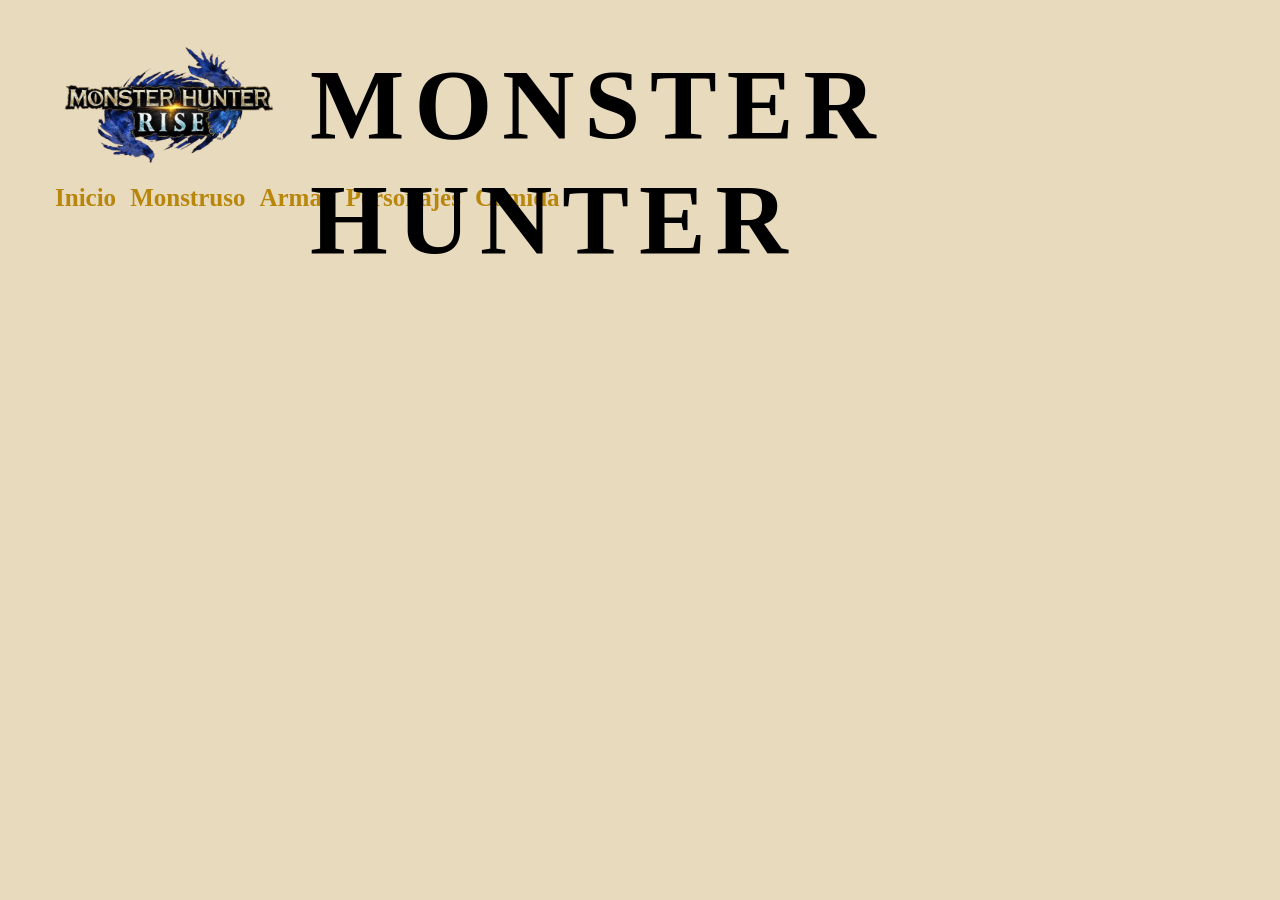
==== armas.html @ 10ea1708 "2 commit" ====
<!DOCTYPE html>
<html lang="en">

<head>
    <meta charset="UTF-8">
    <meta name="viewport" content="width=device-width, initial-scale=1.0">
    
    <link rel="stylesheet" href="general.css">

    <title>Armas</title>
</head>

<body>
    <hader>
        <img id="logoInicio" src="./img/Logo.png" alt="Logo de Mosntre Hunter (Rise)">
        <h1 id="h">MONSTER HUNTER</h1>
        <!-- <p id="sub">Hecho pro Adrián Núñez Cal</p> -->
        <div id="menu">
            <li><a href="index.html">Inicio</a></li>
            <li><a href="monster.html">Monstruso</a></li>
            <li><a href="armas.html">Armas</a></li>
            <li><a href="pj.html">Personajes</a></li>
            <li><a href="gastronomia.html">Comida</a></li>
        </div>
    </hader>
</body>

</html>
---- general.css ----
body{
    margin-top: 30px;
    margin-left: 50px;
    margin-right: 50px;
    background-color: rgb(232, 218, 189);
}

#h {
    font-size: 100px;

    position: absolute;
    top: -20px;
    left: 310px;
    font-family: fantasy;
    word-spacing: 50px;
    letter-spacing: 10px;

}

#logoInicio {
    height: 150px;
}

h2 {
    color: goldenrod;
    font-size: 35px;
    font-family: fantasy;
    word-spacing: 10px;
    letter-spacing: 5px;
}

#menu {
    li {
        a {
            font-weight: bold;
            color: darkgoldenrod;
            text-decoration: none;
            font-size: 25px;
        }

        padding: 5px;
        display: inline;

    }
}
.gal{
    height: 275px;
    padding-right: 15px;
    padding-bottom: 15px;
}
section{
    background-color: rgb(173, 141, 80);
    padding-left: 50px;
    padding-right: 50px;
    padding-bottom: 15px;
    padding-top: 2.5px;
}
#text{
    font-size: 21px;
}
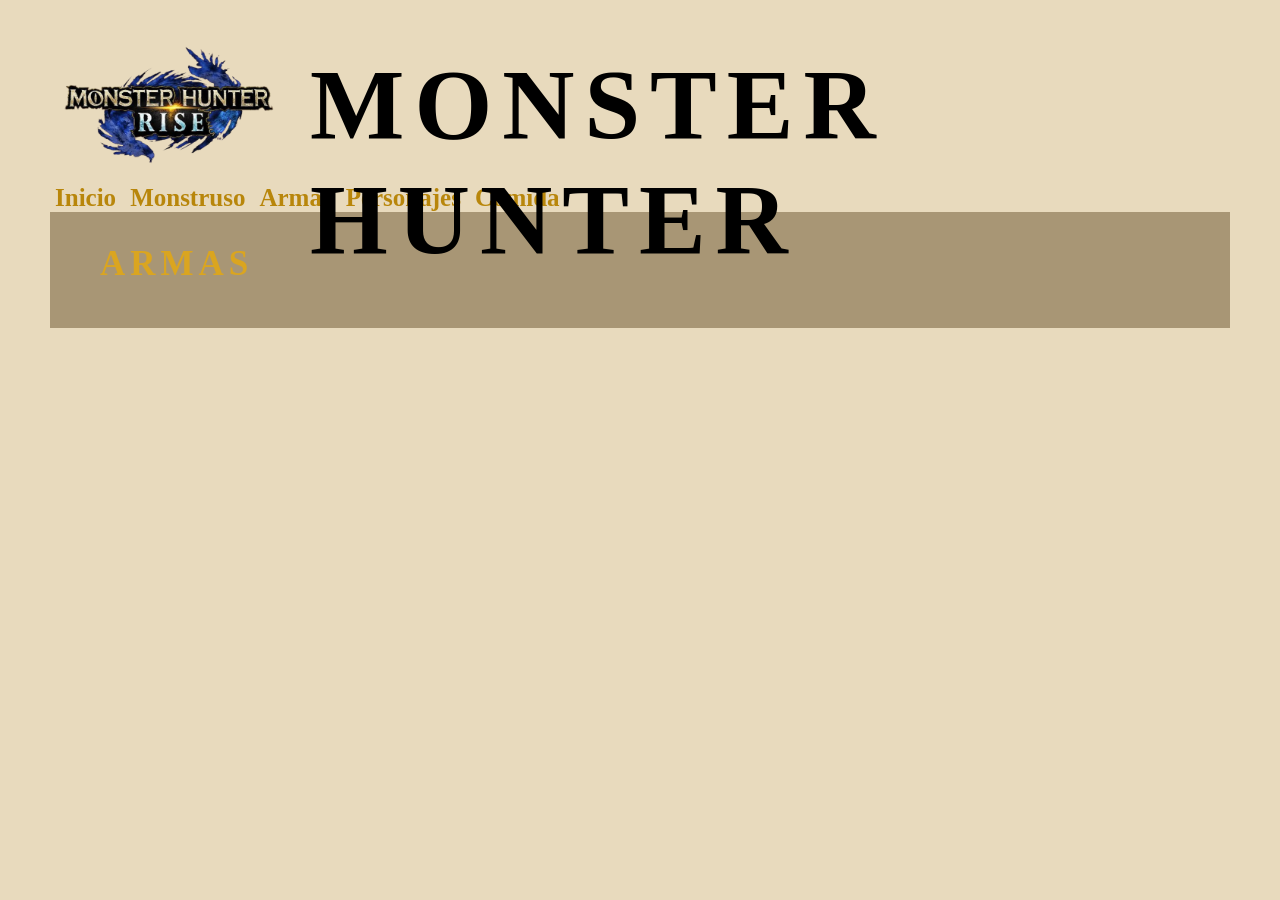
==== commit 20a6f700: "3 commit" ====
--- a/armas.html
+++ b/armas.html
@@ -23,6 +23,11 @@
             <li><a href="gastronomia.html">Comida</a></li>
         </div>
     </hader>
+    <main>
+        <section>
+            <h2>ARMAS</h2>
+        </section>
+    </main>
 </body>
 
 </html>
--- a/general.css
+++ b/general.css
@@ -1,4 +1,4 @@
-body{
+body {
     margin-top: 30px;
     margin-left: 50px;
     margin-right: 50px;
@@ -29,13 +29,23 @@
     letter-spacing: 5px;
 }
 
+h3 {
+    
+    font-family: fantasy;
+    word-spacing: 10px;
+    letter-spacing: 5px;
+    font-size: 25px;
+}
+
 #menu {
     li {
         a {
+
             font-weight: bold;
             color: darkgoldenrod;
             text-decoration: none;
             font-size: 25px;
+
         }
 
         padding: 5px;
@@ -43,18 +53,21 @@
 
     }
 }
-.gal{
+
+.gal {
     height: 275px;
     padding-right: 15px;
     padding-bottom: 15px;
 }
-section{
-    background-color: rgb(173, 141, 80);
+
+section {
+    background-color: rgb(168, 150, 117);
     padding-left: 50px;
     padding-right: 50px;
     padding-bottom: 15px;
     padding-top: 2.5px;
 }
-#text{
+
+.text {
     font-size: 21px;
 }
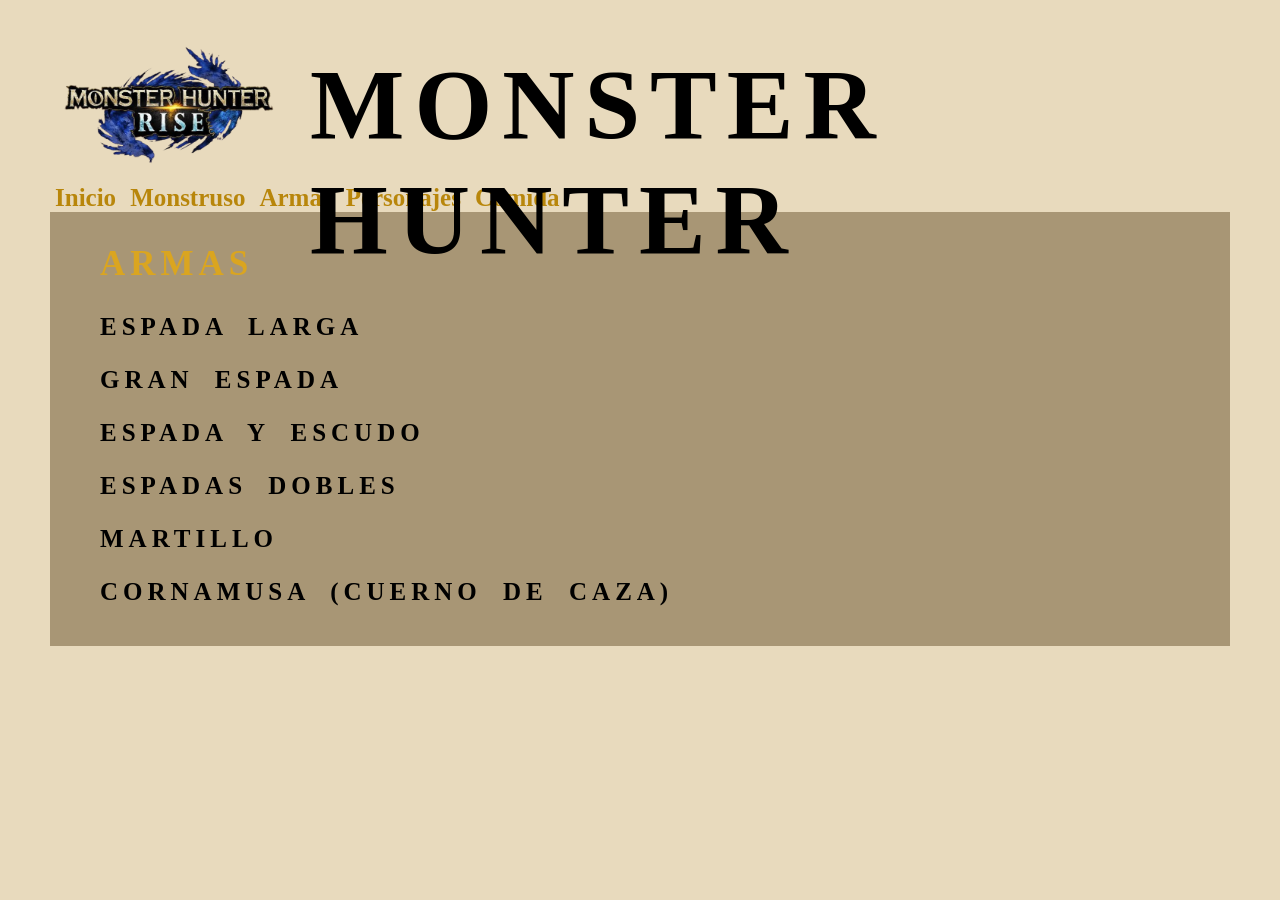
==== commit a35f7ee5: "4 commit" ====
--- a/armas.html
+++ b/armas.html
@@ -4,7 +4,7 @@
 <head>
     <meta charset="UTF-8">
     <meta name="viewport" content="width=device-width, initial-scale=1.0">
-    
+
     <link rel="stylesheet" href="general.css">
 
     <title>Armas</title>
@@ -26,6 +26,54 @@
     <main>
         <section>
             <h2>ARMAS</h2>
+            <article>
+                <h3>ESPADA LARGA</h3>
+            </article>
+            <article>
+                <h3>GRAN ESPADA</h3>
+            </article>
+            <article>
+                <h3>ESPADA Y ESCUDO</h3>
+            </article>
+            <article>
+                <h3>ESPADAS DOBLES</h3>
+            </article>
+            <article>
+                <h3>MARTILLO</h3>
+            </article>
+            <article>
+                <h3>CORNAMUSA (CUERNO DE CAZA)</h3>
+            </article>
+            <article>
+                <h3></h3>
+            </article>
+            <article>
+                <h3></h3>
+            </article>
+            <article>
+                <h3></h3>
+            </article>
+            <article>
+                <h3></h3>
+            </article>
+            <article>
+                <h3></h3>
+            </article>
+            <article>
+                <h3></h3>
+            </article>
+            <article>
+                <h3></h3>
+            </article>
+            <article>
+                <h3></h3>
+            </article>
+            <article>
+                <h3></h3>
+            </article>
+            <article>
+                <h3></h3>
+            </article>
         </section>
     </main>
 </body>
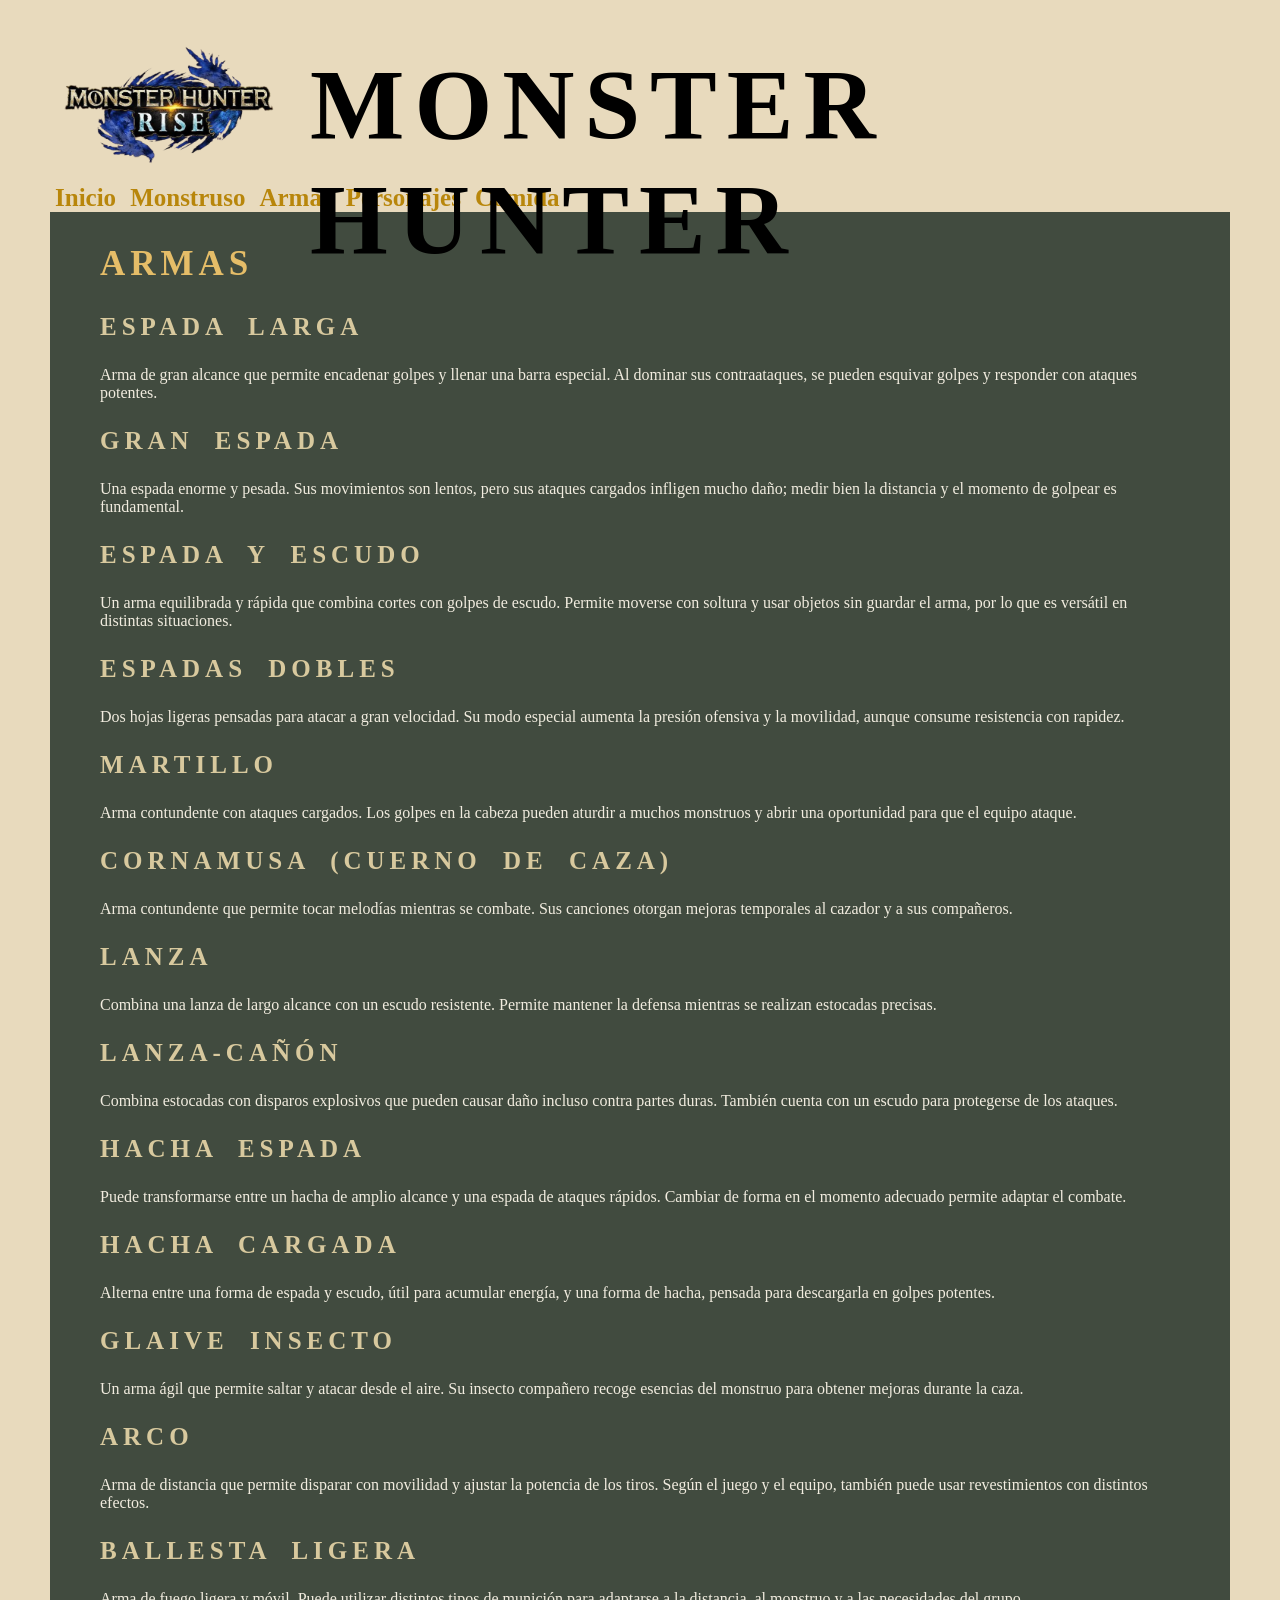
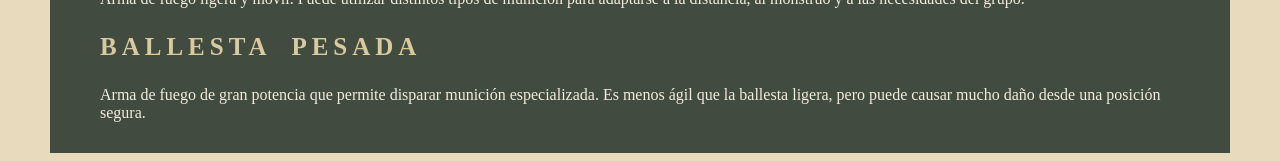
==== commit 0533c1a3: "casa" ====
--- a/armas.html
+++ b/armas.html
@@ -28,51 +28,73 @@
             <h2>ARMAS</h2>
             <article>
                 <h3>ESPADA LARGA</h3>
+                <p>Arma de gran alcance que permite encadenar golpes y llenar una barra especial. Al dominar sus
+                    contraataques, se pueden esquivar golpes y responder con ataques potentes.</p>
             </article>
             <article>
                 <h3>GRAN ESPADA</h3>
+                <p>Una espada enorme y pesada. Sus movimientos son lentos, pero sus ataques cargados infligen mucho
+                    daño; medir bien la distancia y el momento de golpear es fundamental.</p>
             </article>
             <article>
                 <h3>ESPADA Y ESCUDO</h3>
+                <p>Un arma equilibrada y rápida que combina cortes con golpes de escudo. Permite moverse con soltura
+                    y usar objetos sin guardar el arma, por lo que es versátil en distintas situaciones.</p>
             </article>
             <article>
                 <h3>ESPADAS DOBLES</h3>
+                <p>Dos hojas ligeras pensadas para atacar a gran velocidad. Su modo especial aumenta la presión
+                    ofensiva y la movilidad, aunque consume resistencia con rapidez.</p>
             </article>
             <article>
                 <h3>MARTILLO</h3>
+                <p>Arma contundente con ataques cargados. Los golpes en la cabeza pueden aturdir a muchos monstruos
+                    y abrir una oportunidad para que el equipo ataque.</p>
             </article>
             <article>
                 <h3>CORNAMUSA (CUERNO DE CAZA)</h3>
+                <p>Arma contundente que permite tocar melodías mientras se combate. Sus canciones otorgan mejoras
+                    temporales al cazador y a sus compañeros.</p>
             </article>
             <article>
-                <h3></h3>
+                <h3>LANZA</h3>
+                <p>Combina una lanza de largo alcance con un escudo resistente. Permite mantener la defensa mientras
+                    se realizan estocadas precisas.</p>
             </article>
             <article>
-                <h3></h3>
+                <h3>LANZA-CAÑÓN</h3>
+                <p>Combina estocadas con disparos explosivos que pueden causar daño incluso contra partes duras.
+                    También cuenta con un escudo para protegerse de los ataques.</p>
             </article>
             <article>
-                <h3></h3>
+                <h3>HACHA ESPADA</h3>
+                <p>Puede transformarse entre un hacha de amplio alcance y una espada de ataques rápidos. Cambiar de
+                    forma en el momento adecuado permite adaptar el combate.</p>
             </article>
             <article>
-                <h3></h3>
+                <h3>HACHA CARGADA</h3>
+                <p>Alterna entre una forma de espada y escudo, útil para acumular energía, y una forma de hacha,
+                    pensada para descargarla en golpes potentes.</p>
             </article>
             <article>
-                <h3></h3>
+                <h3>GLAIVE INSECTO</h3>
+                <p>Un arma ágil que permite saltar y atacar desde el aire. Su insecto compañero recoge esencias del
+                    monstruo para obtener mejoras durante la caza.</p>
             </article>
             <article>
-                <h3></h3>
+                <h3>ARCO</h3>
+                <p>Arma de distancia que permite disparar con movilidad y ajustar la potencia de los tiros. Según el
+                    juego y el equipo, también puede usar revestimientos con distintos efectos.</p>
             </article>
             <article>
-                <h3></h3>
+                <h3>BALLESTA LIGERA</h3>
+                <p>Arma de fuego ligera y móvil. Puede utilizar distintos tipos de munición para adaptarse a la
+                    distancia, al monstruo y a las necesidades del grupo.</p>
             </article>
             <article>
-                <h3></h3>
-            </article>
-            <article>
-                <h3></h3>
-            </article>
-            <article>
-                <h3></h3>
+                <h3>BALLESTA PESADA</h3>
+                <p>Arma de fuego de gran potencia que permite disparar munición especializada. Es menos ágil que la
+                    ballesta ligera, pero puede causar mucho daño desde una posición segura.</p>
             </article>
         </section>
     </main>
--- a/general.css
+++ b/general.css
@@ -22,7 +22,7 @@
 }
 
 h2 {
-    color: goldenrod;
+    color: #e5bd68;
     font-size: 35px;
     font-family: fantasy;
     word-spacing: 10px;
@@ -30,7 +30,7 @@
 }
 
 h3 {
-    
+    color: #d8c99e;
     font-family: fantasy;
     word-spacing: 10px;
     letter-spacing: 5px;
@@ -61,7 +61,7 @@
 }
 
 section {
-    background-color: rgb(168, 150, 117);
+    background-color: #414b3f;
     padding-left: 50px;
     padding-right: 50px;
     padding-bottom: 15px;
@@ -70,4 +70,8 @@
 
 .text {
     font-size: 21px;
+}
+
+section p {
+    color: #f1ecdf;
 }
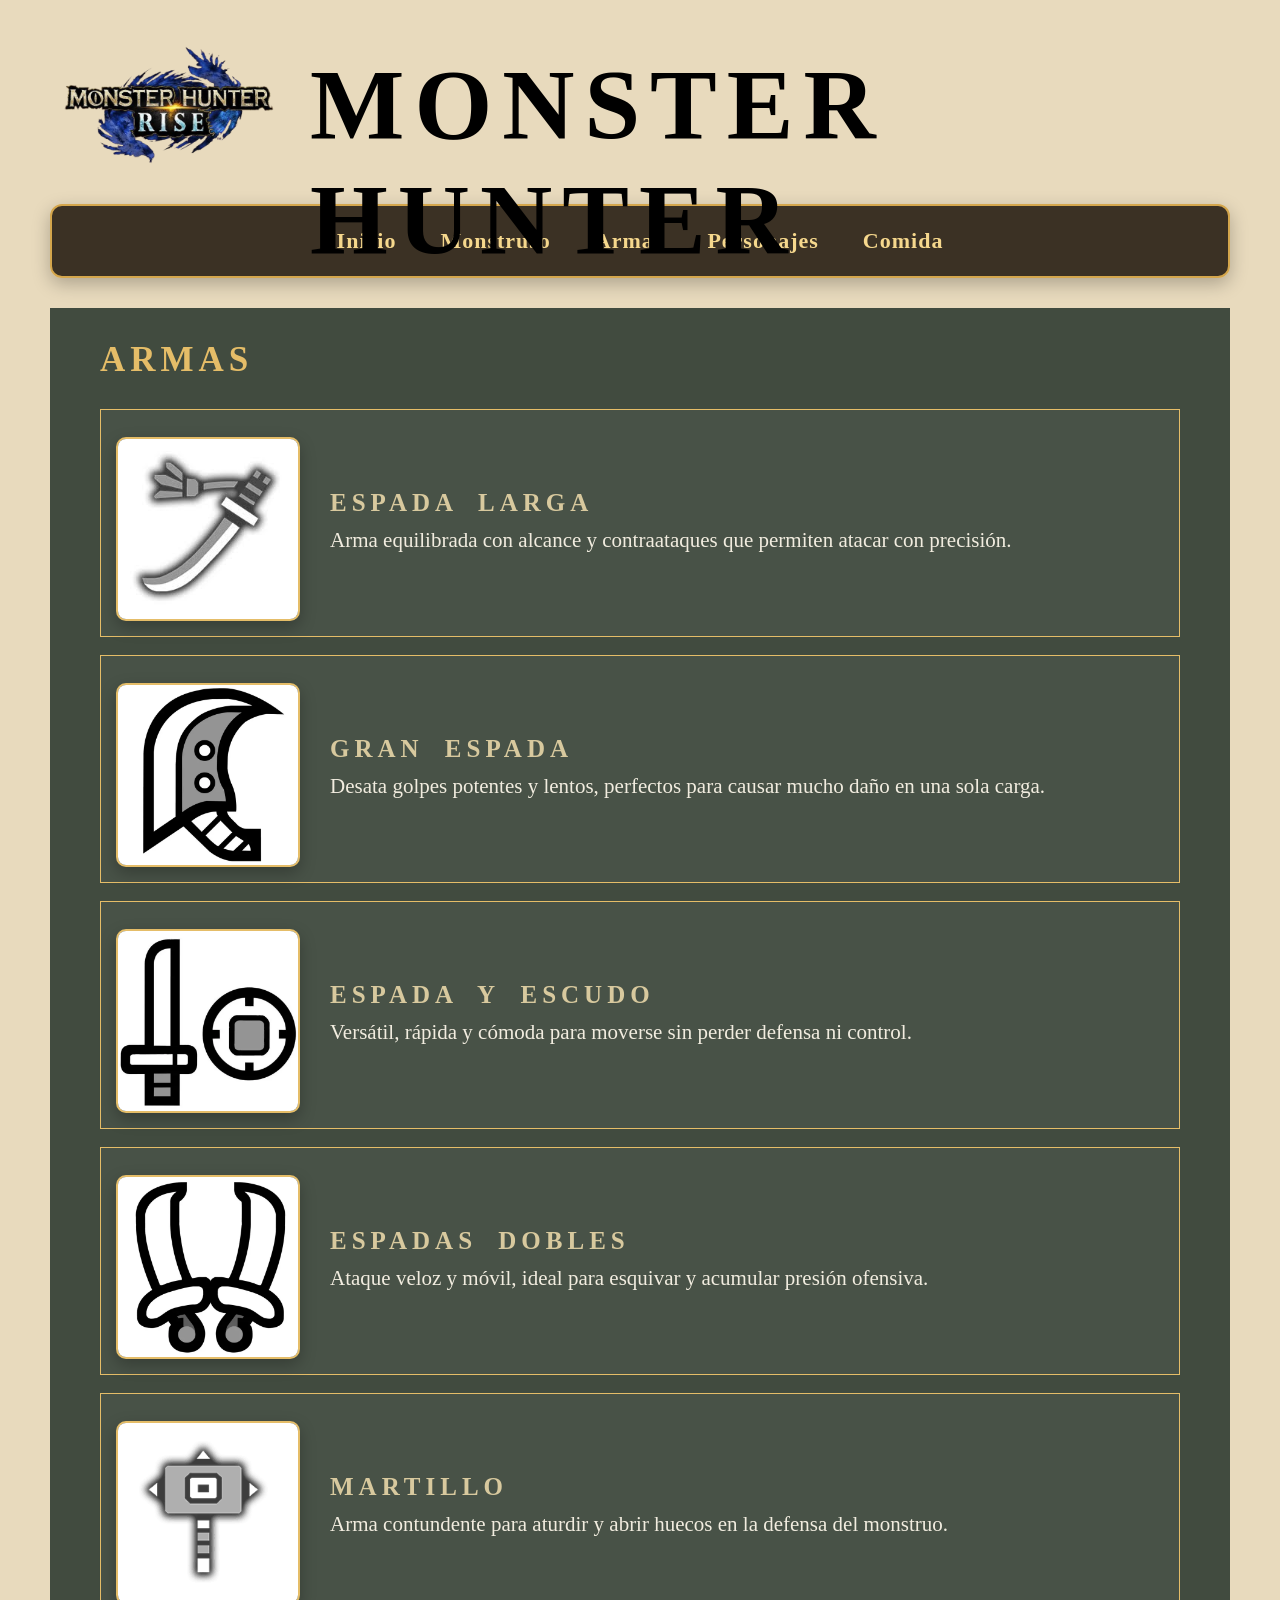
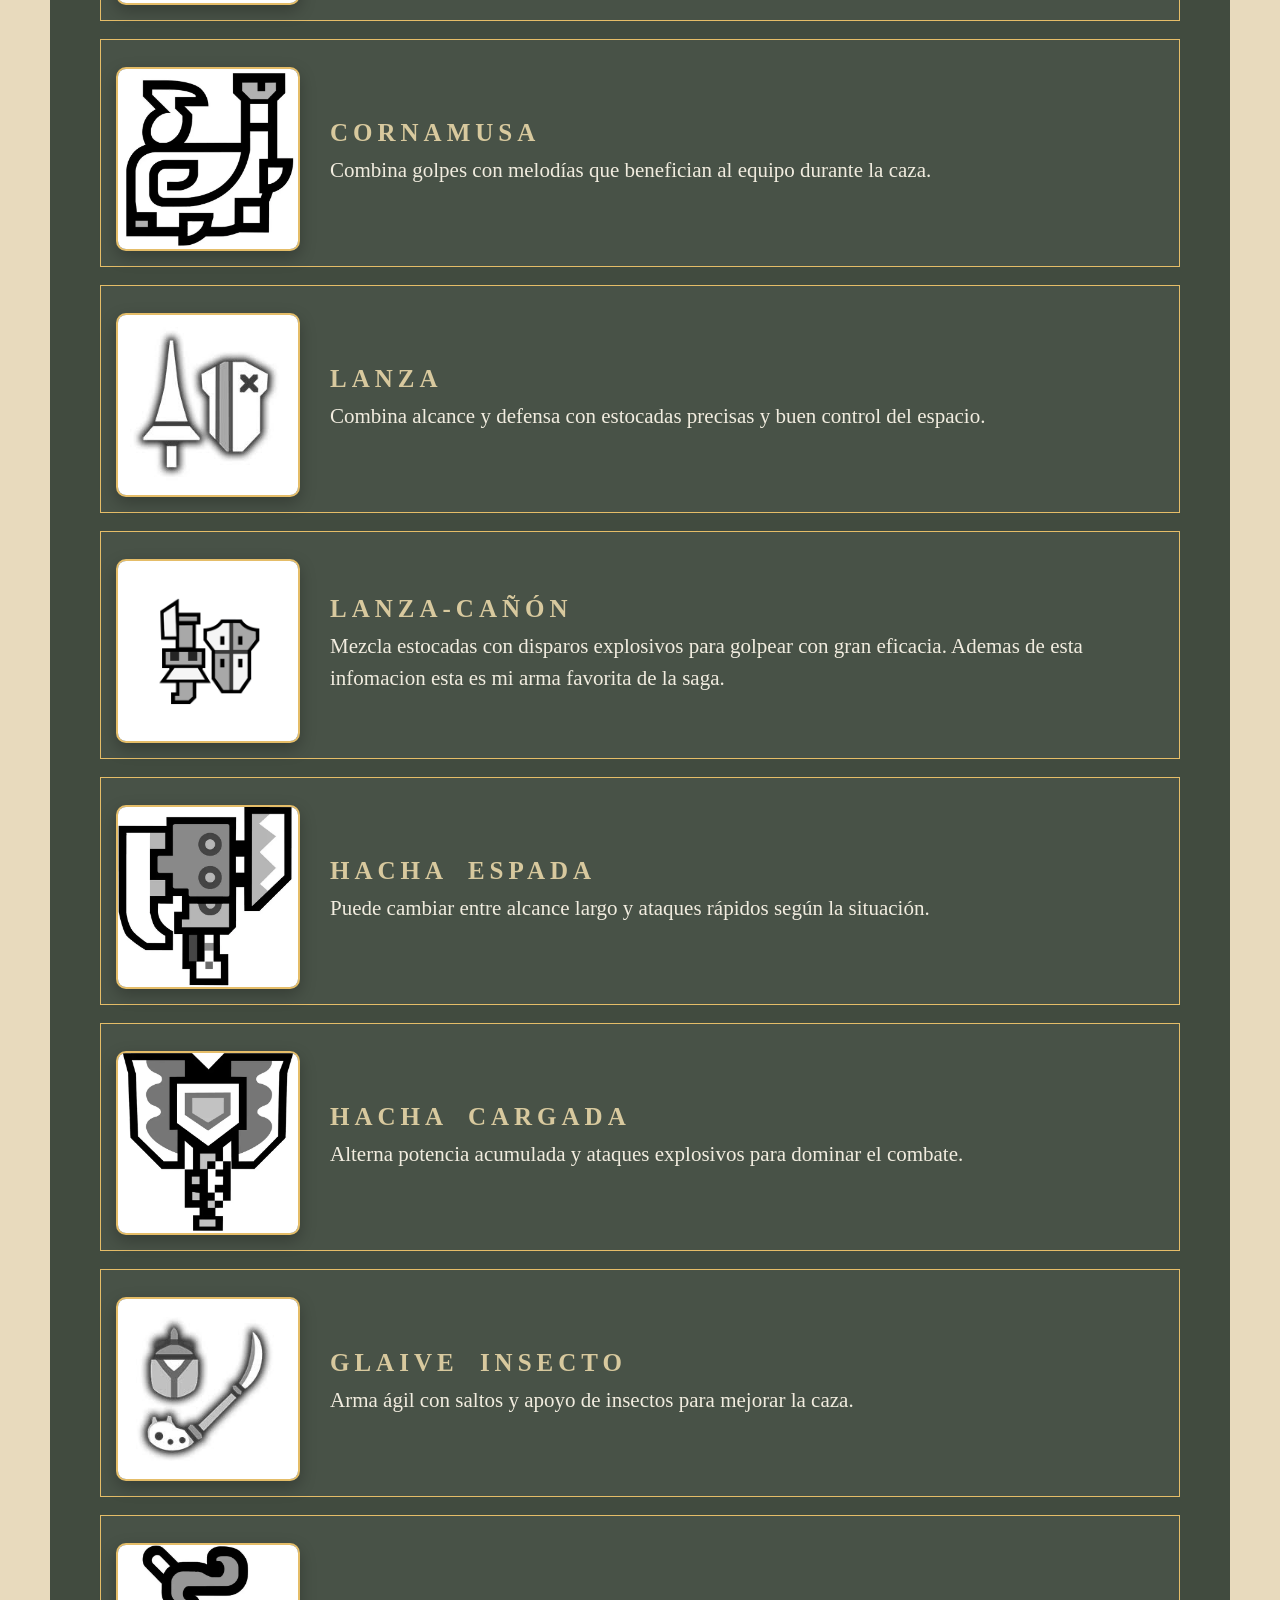
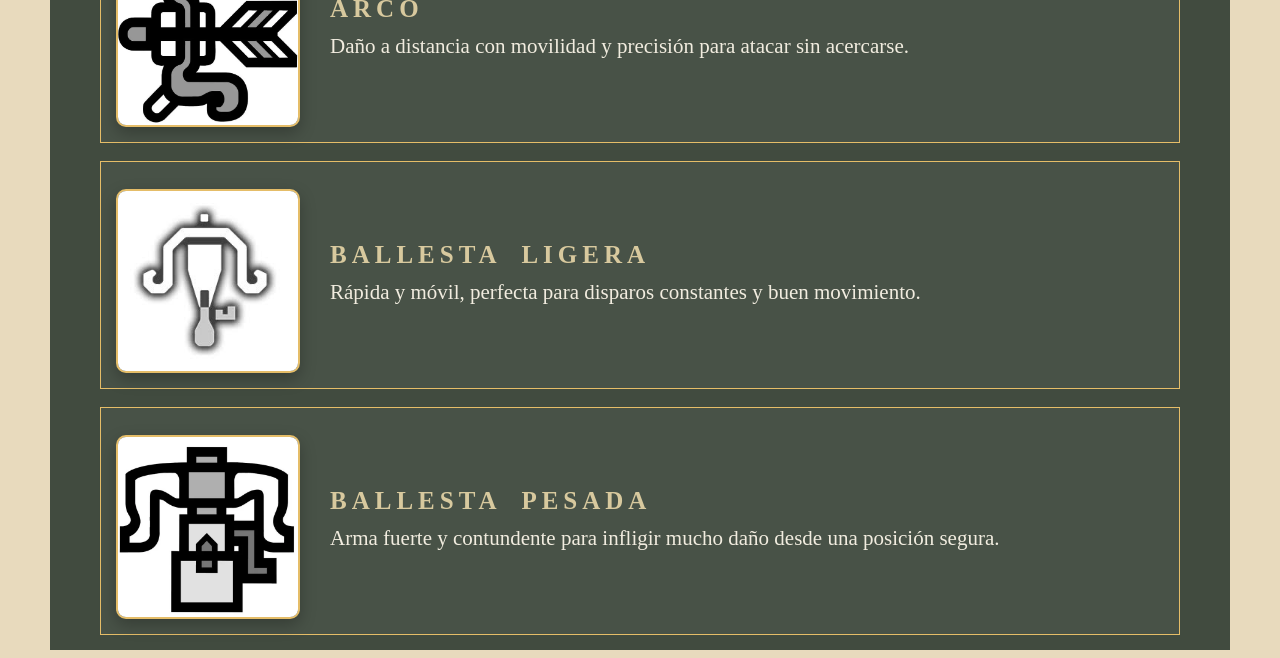
==== commit 4ab8e1c8: "casa,2; mejoras en monstuo, armas y pj .html" ====
--- a/armas.html
+++ b/armas.html
@@ -26,76 +26,106 @@
     <main>
         <section>
             <h2>ARMAS</h2>
-            <article>
-                <h3>ESPADA LARGA</h3>
-                <p>Arma de gran alcance que permite encadenar golpes y llenar una barra especial. Al dominar sus
-                    contraataques, se pueden esquivar golpes y responder con ataques potentes.</p>
-            </article>
-            <article>
-                <h3>GRAN ESPADA</h3>
-                <p>Una espada enorme y pesada. Sus movimientos son lentos, pero sus ataques cargados infligen mucho
-                    daño; medir bien la distancia y el momento de golpear es fundamental.</p>
-            </article>
-            <article>
-                <h3>ESPADA Y ESCUDO</h3>
-                <p>Un arma equilibrada y rápida que combina cortes con golpes de escudo. Permite moverse con soltura
-                    y usar objetos sin guardar el arma, por lo que es versátil en distintas situaciones.</p>
-            </article>
-            <article>
-                <h3>ESPADAS DOBLES</h3>
-                <p>Dos hojas ligeras pensadas para atacar a gran velocidad. Su modo especial aumenta la presión
-                    ofensiva y la movilidad, aunque consume resistencia con rapidez.</p>
-            </article>
-            <article>
-                <h3>MARTILLO</h3>
-                <p>Arma contundente con ataques cargados. Los golpes en la cabeza pueden aturdir a muchos monstruos
-                    y abrir una oportunidad para que el equipo ataque.</p>
-            </article>
-            <article>
-                <h3>CORNAMUSA (CUERNO DE CAZA)</h3>
-                <p>Arma contundente que permite tocar melodías mientras se combate. Sus canciones otorgan mejoras
-                    temporales al cazador y a sus compañeros.</p>
-            </article>
-            <article>
-                <h3>LANZA</h3>
-                <p>Combina una lanza de largo alcance con un escudo resistente. Permite mantener la defensa mientras
-                    se realizan estocadas precisas.</p>
-            </article>
-            <article>
-                <h3>LANZA-CAÑÓN</h3>
-                <p>Combina estocadas con disparos explosivos que pueden causar daño incluso contra partes duras.
-                    También cuenta con un escudo para protegerse de los ataques.</p>
-            </article>
-            <article>
-                <h3>HACHA ESPADA</h3>
-                <p>Puede transformarse entre un hacha de amplio alcance y una espada de ataques rápidos. Cambiar de
-                    forma en el momento adecuado permite adaptar el combate.</p>
-            </article>
-            <article>
-                <h3>HACHA CARGADA</h3>
-                <p>Alterna entre una forma de espada y escudo, útil para acumular energía, y una forma de hacha,
-                    pensada para descargarla en golpes potentes.</p>
-            </article>
-            <article>
-                <h3>GLAIVE INSECTO</h3>
-                <p>Un arma ágil que permite saltar y atacar desde el aire. Su insecto compañero recoge esencias del
-                    monstruo para obtener mejoras durante la caza.</p>
-            </article>
-            <article>
-                <h3>ARCO</h3>
-                <p>Arma de distancia que permite disparar con movilidad y ajustar la potencia de los tiros. Según el
-                    juego y el equipo, también puede usar revestimientos con distintos efectos.</p>
-            </article>
-            <article>
-                <h3>BALLESTA LIGERA</h3>
-                <p>Arma de fuego ligera y móvil. Puede utilizar distintos tipos de munición para adaptarse a la
-                    distancia, al monstruo y a las necesidades del grupo.</p>
-            </article>
-            <article>
-                <h3>BALLESTA PESADA</h3>
-                <p>Arma de fuego de gran potencia que permite disparar munición especializada. Es menos ágil que la
-                    ballesta ligera, pero puede causar mucho daño desde una posición segura.</p>
-            </article>
+            <div class="armas-lista">
+                <article class="arma-card">
+                    <img src="./img/espada larga.jpg" alt="Espada larga">
+                    <div class="arma-info">
+                        <h3>ESPADA LARGA</h3>
+                        <p>Arma equilibrada con alcance y contraataques que permiten atacar con precisión.</p>
+                    </div>
+                </article>
+                <article class="arma-card">
+                    <img src="./img/granespada.webp" alt="Gran espada">
+                    <div class="arma-info">
+                        <h3>GRAN ESPADA</h3>
+                        <p>Desata golpes potentes y lentos, perfectos para causar mucho daño en una sola carga.</p>
+                    </div>
+                </article>
+                <article class="arma-card">
+                    <img src="./img/espada escudo.webp" alt="Espada y escudo">
+                    <div class="arma-info">
+                        <h3>ESPADA Y ESCUDO</h3>
+                        <p>Versátil, rápida y cómoda para moverse sin perder defensa ni control.</p>
+                    </div>
+                </article>
+                <article class="arma-card">
+                    <img src="./img/doble espada.webp" alt="Espadas dobles">
+                    <div class="arma-info">
+                        <h3>ESPADAS DOBLES</h3>
+                        <p>Ataque veloz y móvil, ideal para esquivar y acumular presión ofensiva.</p>
+                    </div>
+                </article>
+                <article class="arma-card">
+                    <img src="./img/martillo.png" alt="Martillo">
+                    <div class="arma-info">
+                        <h3>MARTILLO</h3>
+                        <p>Arma contundente para aturdir y abrir huecos en la defensa del monstruo.</p>
+                    </div>
+                </article>
+                <article class="arma-card">
+                    <img src="./img/cornamusa.webp" alt="Cornamusa">
+                    <div class="arma-info">
+                        <h3>CORNAMUSA</h3>
+                        <p>Combina golpes con melodías que benefician al equipo durante la caza.</p>
+                    </div>
+                </article>
+                <article class="arma-card">
+                    <img src="./img/lanza.jpg" alt="Lanza">
+                    <div class="arma-info">
+                        <h3>LANZA</h3>
+                        <p>Combina alcance y defensa con estocadas precisas y buen control del espacio.</p>
+                    </div>
+                </article>
+                <article class="arma-card">
+                    <img src="./img/lanzapistola.png" alt="Lanza-cañón">
+                    <div class="arma-info">
+                        <h3>LANZA-CAÑÓN</h3>
+                        <p>Mezcla estocadas con disparos explosivos para golpear con gran eficacia. Ademas de esta infomacion esta es mi arma favorita de la saga.</p>
+                    </div>
+                </article>
+                <article class="arma-card">
+                    <img src="./img/achaespada.webp" alt="Hacha espada">
+                    <div class="arma-info">
+                        <h3>HACHA ESPADA</h3>
+                        <p>Puede cambiar entre alcance largo y ataques rápidos según la situación.</p>
+                    </div>
+                </article>
+                <article class="arma-card">
+                    <img src="./img/acha cargada.webp" alt="Hacha cargada">
+                    <div class="arma-info">
+                        <h3>HACHA CARGADA</h3>
+                        <p>Alterna potencia acumulada y ataques explosivos para dominar el combate.</p>
+                    </div>
+                </article>
+                <article class="arma-card">
+                    <img src="./img/galive.jpg" alt="Glaive insecto">
+                    <div class="arma-info">
+                        <h3>GLAIVE INSECTO</h3>
+                        <p>Arma ágil con saltos y apoyo de insectos para mejorar la caza.</p>
+                    </div>
+                </article>
+                <article class="arma-card">
+                    <img src="./img/arco.webp" alt="Arco">
+                    <div class="arma-info">
+                        <h3>ARCO</h3>
+                        <p>Daño a distancia con movilidad y precisión para atacar sin acercarse.</p>
+                    </div>
+                </article>
+                <article class="arma-card">
+                    <img src="./img/ballesta ligera.jpg" alt="Ballesta ligera">
+                    <div class="arma-info">
+                        <h3>BALLESTA LIGERA</h3>
+                        <p>Rápida y móvil, perfecta para disparos constantes y buen movimiento.</p>
+                    </div>
+                </article>
+                <article class="arma-card">
+                    <img src="./img/ballesta pesada.webp" alt="Ballesta pesada">
+                    <div class="arma-info">
+                        <h3>BALLESTA PESADA</h3>
+                        <p>Arma fuerte y contundente para infligir mucho daño desde una posición segura.</p>
+                    </div>
+                </article>
+            </div>
         </section>
     </main>
 </body>
--- a/general.css
+++ b/general.css
@@ -7,14 +7,12 @@
 
 #h {
     font-size: 100px;
-
     position: absolute;
     top: -20px;
     left: 310px;
     font-family: fantasy;
     word-spacing: 50px;
     letter-spacing: 10px;
-
 }
 
 #logoInicio {
@@ -37,21 +35,61 @@
     font-size: 25px;
 }
 
+.personaje-titulo {
+    display: flex;
+    align-items: center;
+    gap: 20px;
+}
+
+.personaje-titulo img {
+    width: 180px;
+    height: 180px;
+    object-fit: cover;
+    margin: 0;
+    flex-shrink: 0;
+}
+
+.personaje-titulo h3 {
+    margin: 0;
+    text-transform: uppercase;
+}
+
 #menu {
-    li {
-        a {
-
-            font-weight: bold;
-            color: darkgoldenrod;
-            text-decoration: none;
-            font-size: 25px;
-
-        }
-
-        padding: 5px;
-        display: inline;
-
-    }
+    background: rgba(40, 32, 20, 0.9);
+    border: 2px solid #d4a64c;
+    border-radius: 12px;
+    padding: 12px 18px;
+    margin: 20px 0 30px 0;
+    box-shadow: 0 6px 18px rgba(0, 0, 0, 0.25);
+    display: flex;
+    flex-wrap: wrap;
+    gap: 12px;
+    align-items: center;
+    justify-content: center;
+}
+
+#menu li {
+    list-style: none;
+    display: inline-block;
+}
+
+#menu a {
+    display: inline-block;
+    padding: 10px 16px;
+    font-weight: bold;
+    color: #f6d88d;
+    text-decoration: none;
+    font-size: 22px;
+    border-radius: 8px;
+    transition: all 0.2s ease;
+    letter-spacing: 1px;
+}
+
+#menu a:hover {
+    background: #d4a64c;
+    color: #1f1a12;
+    transform: translateY(-2px);
+    box-shadow: 0 4px 12px rgba(212, 166, 76, 0.4);
 }
 
 .gal {
@@ -68,10 +106,98 @@
     padding-top: 2.5px;
 }
 
-.text {
+p {
     font-size: 21px;
 }
 
 section p {
     color: #f1ecdf;
+}
+
+article img {
+    width: 220px;
+    height: 180px;
+    object-fit: cover;
+    border-radius: 12px;
+    border: 2px solid #e5bd68;
+    margin: 12px 10px 0 0;
+    box-shadow: 0 6px 16px rgba(0, 0, 0, 0.25);
+    transition: transform 0.2s ease, box-shadow 0.2s ease;
+}
+
+article img:hover {
+    transform: scale(1.03);
+    box-shadow: 0 10px 20px rgba(0, 0, 0, 0.35);
+}
+
+.tabla-monstruos {
+    width: 100%;
+    border-collapse: separate;
+    border-spacing: 20px;
+    margin-top: 20px;
+}
+
+.tabla-monstruos td {
+    width: 33.33%;
+    background: rgba(255, 255, 255, 0.04);
+    border: 1px solid #e5bd68;
+    padding: 15px;
+    text-align: center;
+    vertical-align: top;
+}
+
+.tabla-monstruos img {
+    width: 100%;
+    max-width: 350px;
+    height: 260px;
+    object-fit: cover;
+    display: block;
+    margin: 0 auto;
+    border-radius: 10px;
+}
+
+.tabla-monstruos h3 {
+    margin-bottom: 10px;
+}
+
+.tabla-monstruos p {
+    margin: 0;
+    line-height: 1.5;
+}
+
+.armas-lista {
+    display: flex;
+    flex-direction: column;
+    gap: 18px;
+    margin-top: 20px;
+}
+
+.arma-card {
+    display: flex;
+    align-items: center;
+    gap: 20px;
+    background: rgba(255, 255, 255, 0.04);
+    border: 1px solid #e5bd68;
+    padding: 15px;
+}
+
+.arma-card img {
+    width: 180px;
+    height: 180px;
+    object-fit: cover;
+    border-radius: 10px;
+    flex-shrink: 0;
+}
+
+.arma-info {
+    flex: 1;
+}
+
+.arma-info h3 {
+    margin: 0 0 8px 0;
+}
+
+.arma-info p {
+    margin: 0;
+    line-height: 1.5;
 }
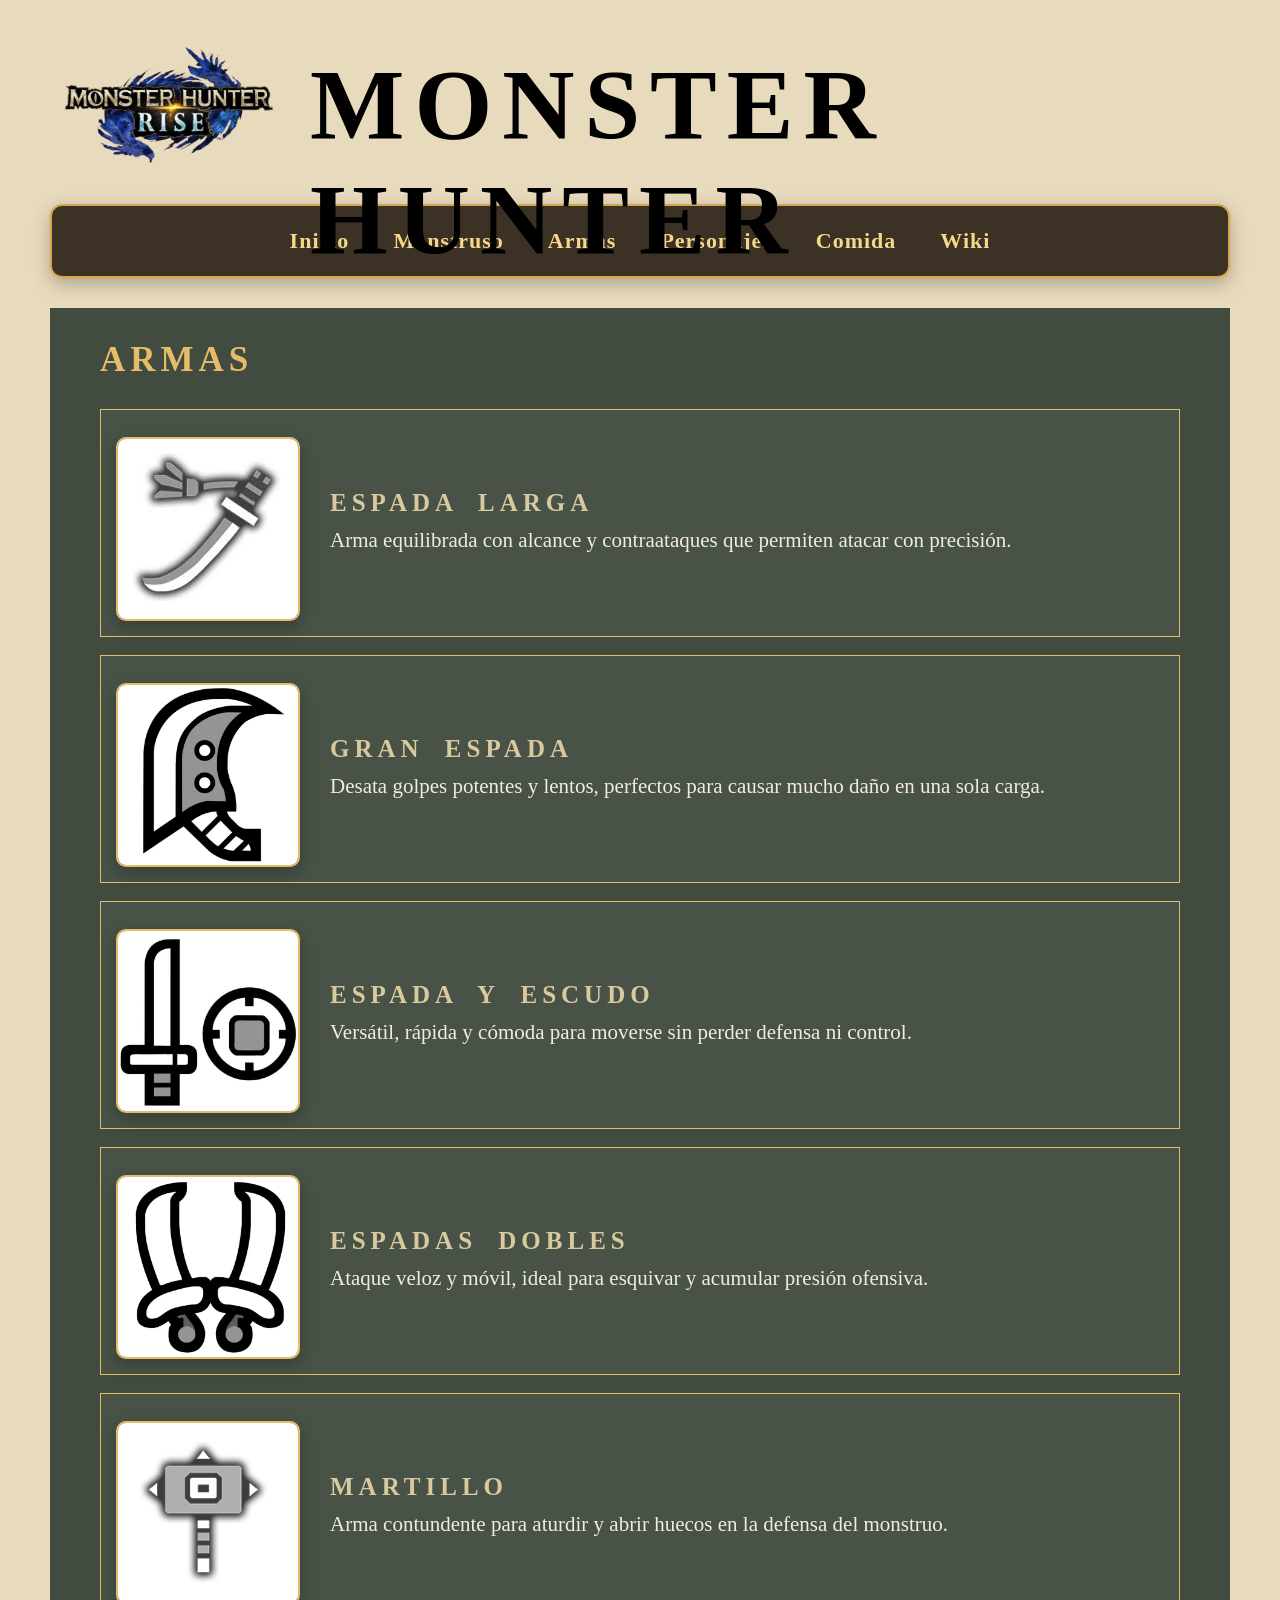
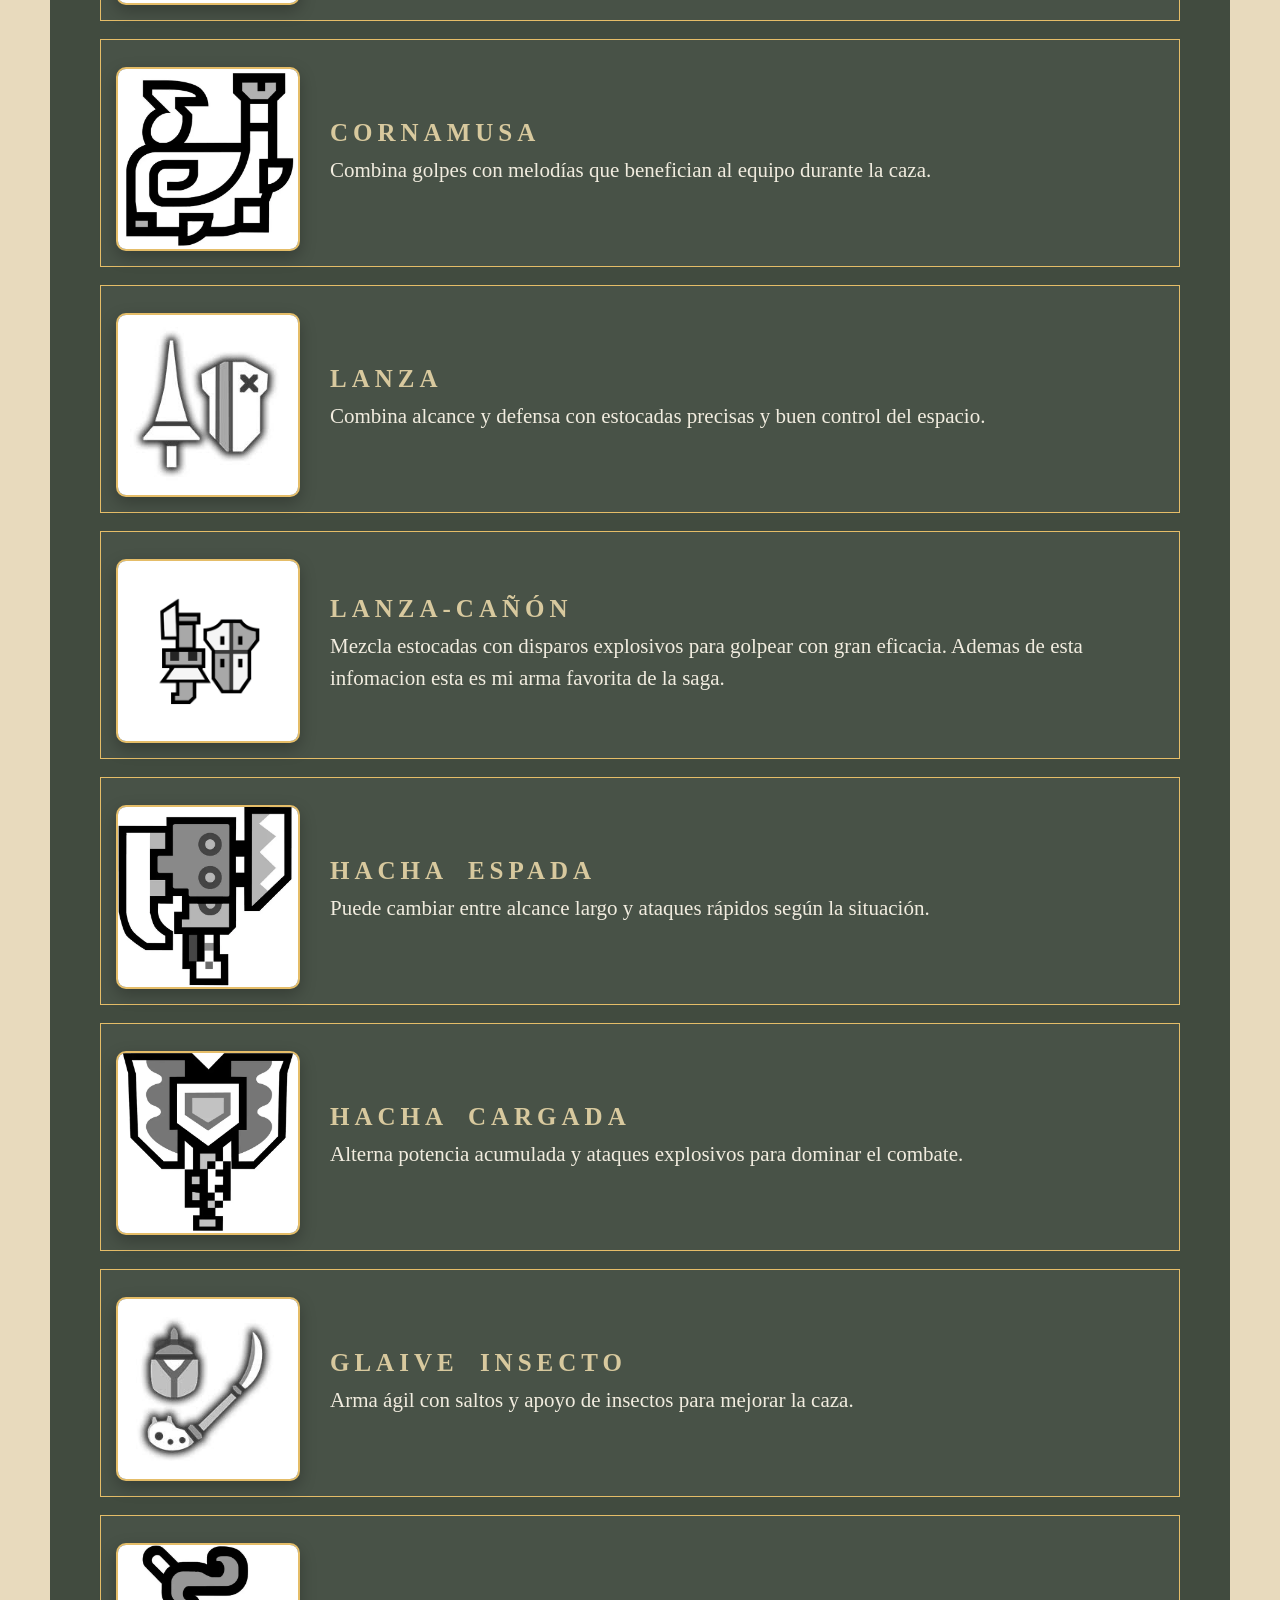
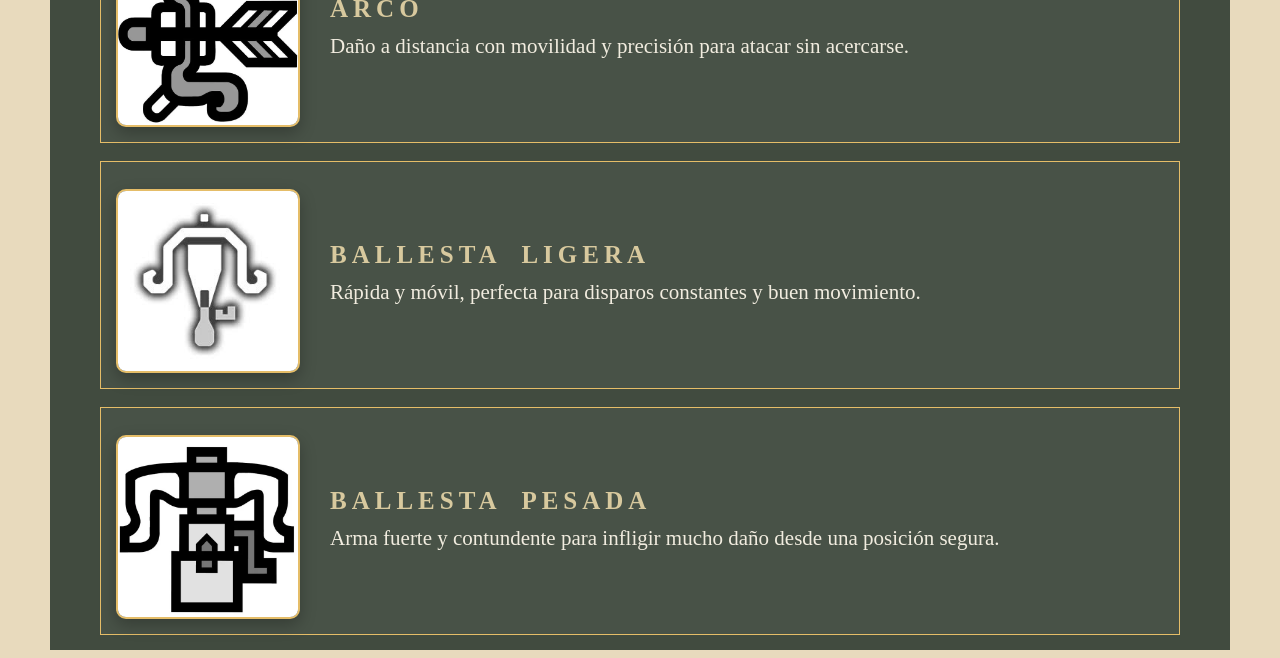
==== commit cc275139: "Wiki" ====
--- a/armas.html
+++ b/armas.html
@@ -21,6 +21,7 @@
             <li><a href="armas.html">Armas</a></li>
             <li><a href="pj.html">Personajes</a></li>
             <li><a href="gastronomia.html">Comida</a></li>
+            <li><a href="https://monsterhunter.fandom.com/es/wiki/Wiki_Monster_Hunter" target="_blank">Wiki</a></li>
         </div>
     </hader>
     <main>
--- a/general.css
+++ b/general.css
@@ -36,6 +36,11 @@
 }
 
 .personaje-titulo {
+    display: flex;
+    align-items: center;
+    gap: 20px;
+}
+.comida-titulo {
     display: flex;
     align-items: center;
     gap: 20px;
